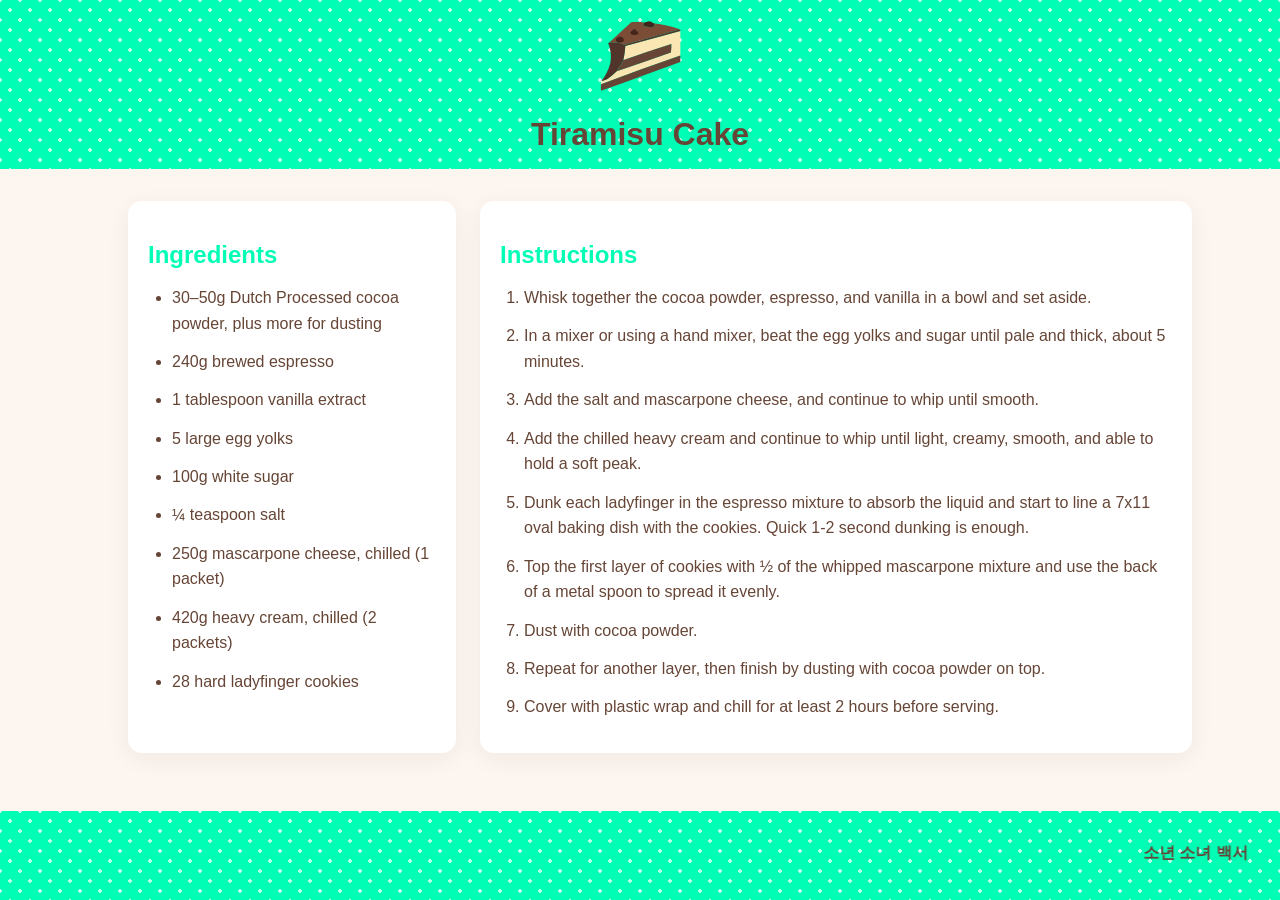
==== index.html @ 600f9b63 "Rename index to index.html" ====
<!DOCTYPE html>
<html lang="en">

<head>
  <meta charset="UTF-8">
  <meta name="viewport" content="width=device-width, initial-scale=1.0">
  <title>Tiramisu Recipe</title>
  <link rel="stylesheet" href="style.css">
  <script src="https://www.youtube.com/iframe_api"></script>
  <script src="script.js"></script>
</head>

<body>

  <iframe id="bgMusic" width="0" height="0" style="position:absolute;top:-9999px;"
    src="https://www.youtube.com/embed/mc5WEVnW31o?enablejsapi=1" frameborder="0" allow="autoplay; encrypted-media"
    allowfullscreen>
  </iframe>

  <script src="https://www.youtube.com/iframe_api"></script>
  <script src="script.js"></script>



  <header>
    <div class="logo-wrapper">
      <img src="cake.svg" alt="Cake Logo" class="logo" tabindex="0">
    </div>

    <h1>Tiramisu Cake</h1>
  </header>

  <main>
    <div class="grid">
      <section>
        <h2>Ingredients</h2>
        <ul>
          <li>30–50g Dutch Processed cocoa powder, plus more for dusting</li>
          <li>240g brewed espresso</li>
          <li>1 tablespoon vanilla extract</li>
          <li>5 large egg yolks</li>
          <li>100g white sugar</li>
          <li>¼ teaspoon salt</li>
          <li>250g mascarpone cheese, chilled (1 packet)</li>
          <li>420g heavy cream, chilled (2 packets)</li>
          <li>28 hard ladyfinger cookies</li>
        </ul>
      </section>

      <section>
        <h2>Instructions</h2>
        <ol>
          <li>Whisk together the cocoa powder, espresso, and vanilla in a bowl and set aside.</li>
          <li>In a mixer or using a hand mixer, beat the egg yolks and sugar until pale and thick, about 5 minutes.</li>
          <li>Add the salt and mascarpone cheese, and continue to whip until smooth.</li>
          <li>Add the chilled heavy cream and continue to whip until light, creamy, smooth, and able to hold a soft
            peak.</li>
          <li>Dunk each ladyfinger in the espresso mixture to absorb the liquid and start to line a 7x11 oval baking
            dish with the cookies. Quick 1-2 second dunking is enough.</li>
          <li>Top the first layer of cookies with ½ of the whipped mascarpone mixture and use the back of a metal spoon
            to spread it evenly.</li>
          <li>Dust with cocoa powder.</li>
          <li>Repeat for another layer, then finish by dusting with cocoa powder on top.</li>
          <li>Cover with plastic wrap and chill for at least 2 hours before serving.</li>
        </ol>
      </section>
    </div>
  </main>

  <footer>
    <marquee behavior="scroll" direction="left">
      <strong>
        소년 소녀 백서&nbsp;&nbsp;&nbsp;

        그런 그녀 있어&nbsp;&nbsp;&nbsp;

        Ooh, you know&nbsp;&nbsp;&nbsp;

        소리 없이 다가온&nbsp;&nbsp;&nbsp;

        소문처럼 다가온 사람, yeah&nbsp;&nbsp;&nbsp;

        친구의 생일 밤&nbsp;&nbsp;&nbsp;

        너를 알게 됐고&nbsp;&nbsp;&nbsp;

        Fall in love&nbsp;&nbsp;&nbsp;

        수줍었던 그 미소&nbsp;&nbsp;&nbsp;

        두 눈에 가득했던 파도&nbsp;&nbsp;&nbsp;

        난 너를 보면&nbsp;&nbsp;&nbsp;

        Tiramisu cake, tiramisu cake&nbsp;&nbsp;&nbsp;

        마치 넌 tiramisu cake&nbsp;&nbsp;&nbsp;

        달콤한 tiramisu cake&nbsp;&nbsp;&nbsp;

        Tiramisu cake&nbsp;&nbsp;&nbsp;

        그대의 tiramisu cake&nbsp;&nbsp;&nbsp;

        입술과 tiramisu cake&nbsp;&nbsp;&nbsp;

        눈동자 tiramisu cake&nbsp;&nbsp;&nbsp;

        Tiramisu cake, tiramisu cake&nbsp;&nbsp;&nbsp;

        마치 넌 tiramisu cake&nbsp;&nbsp;&nbsp;

        달콤한 tiramisu cake&nbsp;&nbsp;&nbsp;

        점점 tiramisu cake&nbsp;&nbsp;&nbsp;

        너를 꿈꾸네 tiramisu cake&nbsp;&nbsp;&nbsp;

        감정들은 faster&nbsp;&nbsp;&nbsp;

        장면들은 return&nbsp;&nbsp;&nbsp;

        Ooh, hello&nbsp;&nbsp;&nbsp;

        가득 차네 네 얼굴&nbsp;&nbsp;&nbsp;

        잠깐의 착각인 줄 했네, yeah&nbsp;&nbsp;&nbsp;

        용기를 내 봐도&nbsp;&nbsp;&nbsp;

        반응 없는데도&nbsp;&nbsp;&nbsp;

        Going heart&nbsp;&nbsp;&nbsp;

        자꾸 난 너를 향해&nbsp;&nbsp;&nbsp;

        자꾸 넌 달아나는데도&nbsp;&nbsp;&nbsp;

        널 떠올리고&nbsp;&nbsp;&nbsp;

        Tiramisu cake, tiramisu cake&nbsp;&nbsp;&nbsp;

        마치 넌 tiramisu cake&nbsp;&nbsp;&nbsp;

        달콤한 tiramisu cake&nbsp;&nbsp;&nbsp;

        Tiramisu cake&nbsp;&nbsp;&nbsp;

        그대의 tiramisu cake&nbsp;&nbsp;&nbsp;

        입술과 tiramisu cake&nbsp;&nbsp;&nbsp;

        눈동자 tiramisu cake&nbsp;&nbsp;&nbsp;

        마치 넌 tiramisu cake&nbsp;&nbsp;&nbsp;

        달콤한 tiramisu cake&nbsp;&nbsp;&nbsp;

        점점 tiramisu cake&nbsp;&nbsp;&nbsp;

        너를 노래해 tiramisu cake&nbsp;&nbsp;&nbsp;

        마치 넌 tiramisu cake&nbsp;&nbsp;&nbsp;

        달콤한 tiramisu cake&nbsp;&nbsp;&nbsp;

        넌, 넌 tiramisu cake&nbsp;&nbsp;&nbsp;

        나를 웃게 해 tiramisu cake&nbsp;&nbsp;&nbsp;

        Tiramisu cake, tiramisu cake
      </strong>
    </marquee>
  </footer>


</body>

</html>
---- style.css ----
/* Make body a flex container */
body {
  display: flex;
  flex-direction: column;
  min-height: 100vh;
  /* full viewport height */
  font-family: 'Arial', sans-serif;
  background-color: #fdf6f0;
  color: #664536;
  margin: 0;
  padding: 0;
}


/* Header with dots */
header {
  background-color: #00FEB5;
  background-image:
    radial-gradient(circle, rgba(255, 255, 255, 0.7) 2px, transparent 2px),
    radial-gradient(circle, rgba(255, 255, 255, 0.7) 2px, transparent 2px);
  background-size: 20px 20px;
  background-position: 0 0, 10px 10px;
  color: #664536;
  text-align: center;
  padding: 1rem 1rem;
  display: flex;
  flex-direction: column;
  align-items: center;
}

header img.logo {
  max-height: 80px;
  margin-bottom: 1rem;
}

header h1 {
  margin: 0;
  font-size: 2rem;
}

/* Masonry / brick layout */
main {
  flex: 1;
  max-width: 80vw;
  margin: 2rem auto;
  padding: 0;
}

/* Masonry / side-by-side layout */
.grid {
  display: flex;
  /* space between columns */
  flex-wrap: wrap;
  /* allow wrapping on smaller screens */
}

/* Grid layout for ingredients and steps */
.grid {
  display: grid;
  grid-template-columns: 3fr 7fr;
  height: 80%;
  /* occupy middle 80% of viewport */
  gap: 5vw;
  /* space between columns I WANT IT TO BE 10vw */
  justify-content: center;
  /* center the grid content inside main */
}

@media (max-width: 720px) {
  .grid {
    grid-template-columns: 1fr;
    /* stack on small screens */
  }
}

.grid section {
  background: #ffffff;
  border-radius: 14px;
  padding: 20px;
  box-shadow: 0 6px 24px rgba(16, 24, 40, 0.06);
}


/* Sections as cards */
section {
  background: #ffffff;
  border-radius: 14px;
  padding: 20px;
  margin-bottom: 18px;
  display: inline-block;
  width: 100%;
  box-shadow: 0 6px 24px rgba(16, 24, 40, 0.06);
}

h2 {
  color: #00FEB5;
  margin-bottom: 1rem;
}

ul,
ol {
  margin: 0;
  padding-left: 1.5rem;
}

li {
  margin-bottom: 0.8rem;
  line-height: 1.6;
}

/* Footer with dots */
footer {
  text-align: center;
  padding: 2rem;
  background-color: #00FEB5;
  background-image:
    radial-gradient(circle, rgba(255, 255, 255, 0.7) 2px, transparent 2px),
    radial-gradient(circle, rgba(255, 255, 255, 0.7) 2px, transparent 2px);
  background-size: 20px 20px;
  background-position: 0 0, 10px 10px;
  /* stagger every other row */
  color: #664536;
}

.logo {
  cursor: pointer;
  max-height: 80px;
  display: inline-block;
  transition: transform 0.2s ease;
}

/* Jiggle animation */
@keyframes jiggle {
  0% {
    transform: rotate(-10deg);
  }

  25% {
    transform: rotate(10deg);
  }

  50% {
    transform: rotate(-10deg);
  }

  75% {
    transform: rotate(5deg);
  }

  100% {
    transform: rotate(0deg);
  }
}

/* Class triggered via JS */
.logo.jiggle {
  animation: jiggle 0.5s ease;
}
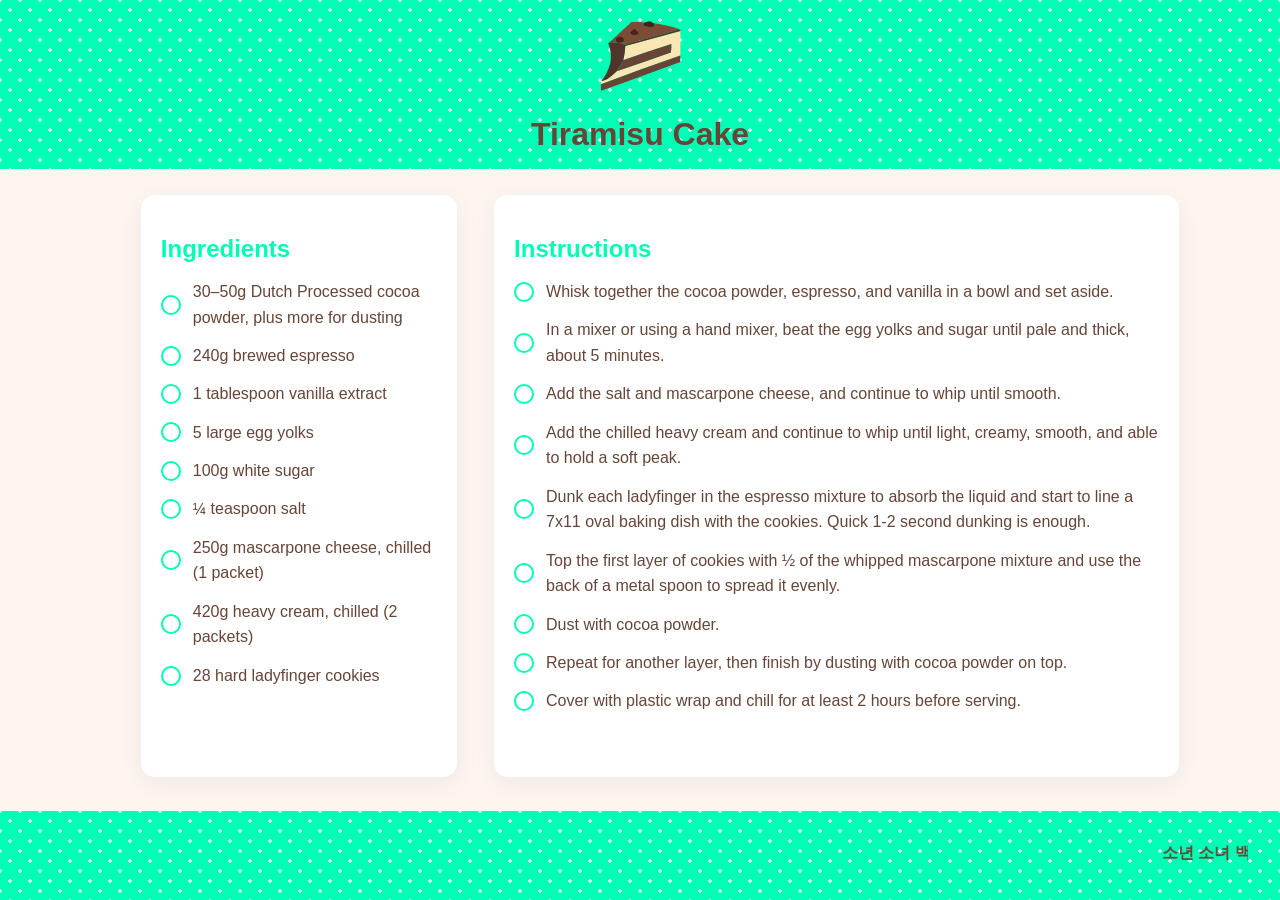
==== commit 31f32698: "Update index.html" ====
--- a/index.html
+++ b/index.html
@@ -49,7 +49,7 @@
 
       <section>
         <h2>Instructions</h2>
-        <ol>
+        <ul>
           <li>Whisk together the cocoa powder, espresso, and vanilla in a bowl and set aside.</li>
           <li>In a mixer or using a hand mixer, beat the egg yolks and sugar until pale and thick, about 5 minutes.</li>
           <li>Add the salt and mascarpone cheese, and continue to whip until smooth.</li>
@@ -62,7 +62,7 @@
           <li>Dust with cocoa powder.</li>
           <li>Repeat for another layer, then finish by dusting with cocoa powder on top.</li>
           <li>Cover with plastic wrap and chill for at least 2 hours before serving.</li>
-        </ol>
+        </ul>
       </section>
     </div>
   </main>
--- a/style.css
+++ b/style.css
@@ -38,48 +38,39 @@
   font-size: 2rem;
 }
 
-/* Masonry / brick layout */
 main {
+  margin-top: 10px;
   flex: 1;
-  max-width: 80vw;
-  margin: 2rem auto;
-  padding: 0;
+  display: flex;
+  justify-content: center;
+  /* center grid horizontally */
+  padding: 1rem;
 }
 
-/* Masonry / side-by-side layout */
-.grid {
-  display: flex;
-  /* space between columns */
-  flex-wrap: wrap;
-  /* allow wrapping on smaller screens */
-}
-
-/* Grid layout for ingredients and steps */
 .grid {
   display: grid;
   grid-template-columns: 3fr 7fr;
-  height: 80%;
-  /* occupy middle 80% of viewport */
-  gap: 5vw;
-  /* space between columns I WANT IT TO BE 10vw */
-  justify-content: center;
-  /* center the grid content inside main */
+  gap: 1rem 6vw;
+  width: 80%;
+  max-width: 1200px;
+}
+
+.grid section {
+  background: #fff;
+  border-radius: 14px;
+  padding: 20px;
+  box-shadow: 0 6px 24px rgba(16, 24, 40, 0.06);
+  width: 100%;
 }
 
 @media (max-width: 720px) {
   .grid {
     grid-template-columns: 1fr;
-    /* stack on small screens */
+    justify-items: center;
+    gap: 1rem;
+    width: 80%;
   }
 }
-
-.grid section {
-  background: #ffffff;
-  border-radius: 14px;
-  padding: 20px;
-  box-shadow: 0 6px 24px rgba(16, 24, 40, 0.06);
-}
-
 
 /* Sections as cards */
 section {
@@ -97,16 +88,47 @@
   margin-bottom: 1rem;
 }
 
-ul,
-ol {
+/* Remove default list styling */
+ul {
+  list-style: none;
+  padding-left: 0;
   margin: 0;
-  padding-left: 1.5rem;
 }
 
+/* Base list item styling */
 li {
+  position: relative;
+  display: flex;
+  align-items: center;
+  gap: 0.75rem;
   margin-bottom: 0.8rem;
   line-height: 1.6;
+  cursor: pointer;
+  transition: opacity 0.3s ease;
 }
+
+/* Circle checkpoint */
+li::before {
+  content: "";
+  flex-shrink: 0;
+  width: 1rem;
+  height: 1rem;
+  border-radius: 50%;
+  border: 2px solid #00FEB5;
+  background-color: transparent;
+  transition: background-color 0.3s ease, border-color 0.3s ease;
+}
+
+/* Checked state */
+li.checked::before {
+  background-color: #00FEB5;
+  border-color: #00FEB5;
+}
+
+li.checked {
+  opacity: 0.5;
+}
+
 
 /* Footer with dots */
 footer {
@@ -155,4 +177,4 @@
 /* Class triggered via JS */
 .logo.jiggle {
   animation: jiggle 0.5s ease;
-}+}
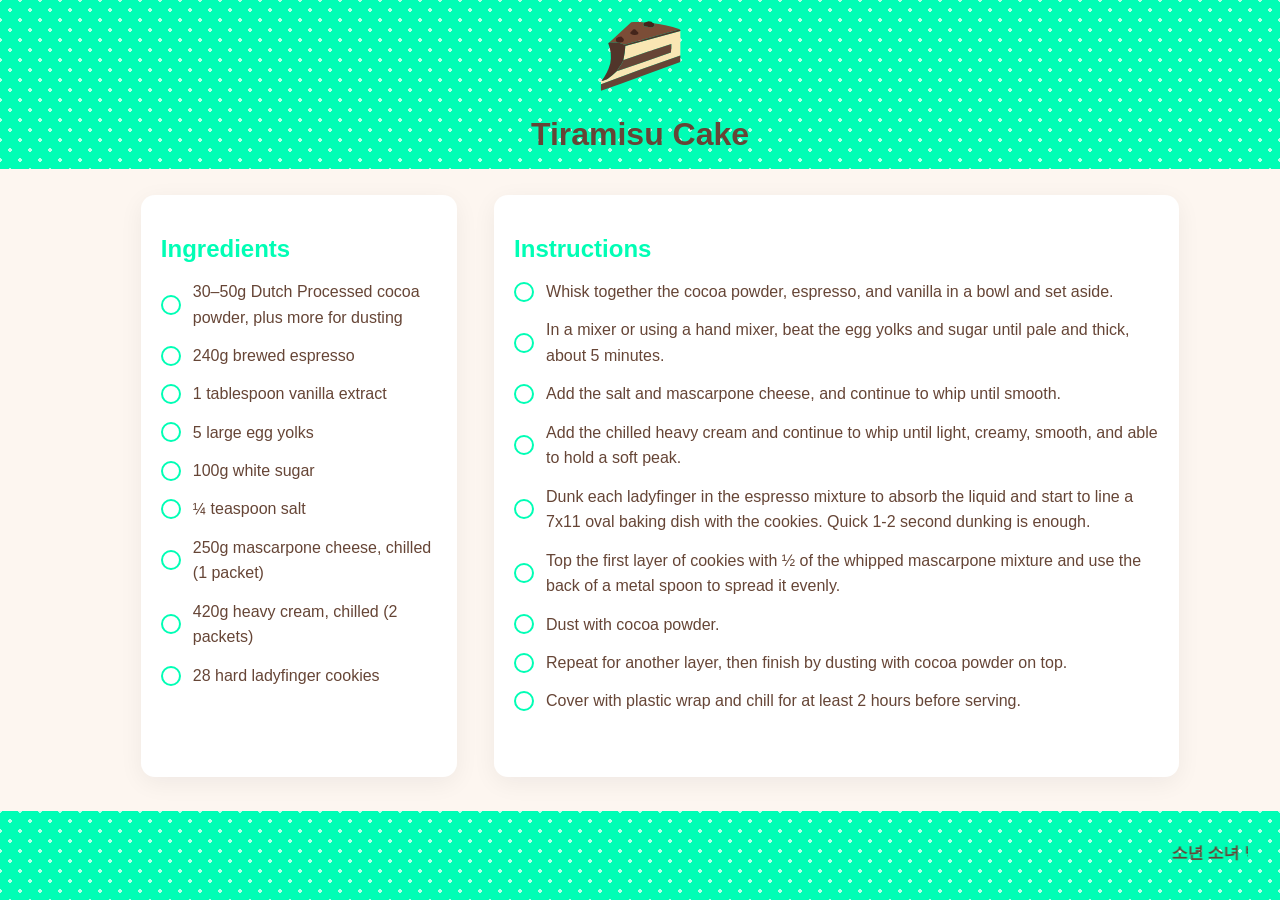
==== commit e71d2fe1: "Update index.html with favicon code" ====
--- a/index.html
+++ b/index.html
@@ -8,6 +8,10 @@
   <link rel="stylesheet" href="style.css">
   <script src="https://www.youtube.com/iframe_api"></script>
   <script src="script.js"></script>
+  <link rel="icon" href="favicons/favicon.ico" sizes="any" />
+  <link rel="icon" href="favicons/icon.svg" type="image/svg+xml" />
+  <link rel="apple-touch-icon" href="favicons/apple-touch-icon.png" />
+  <link rel="manifest" href="favicons/manifest.webmanifest" />
 </head>
 
 <body>
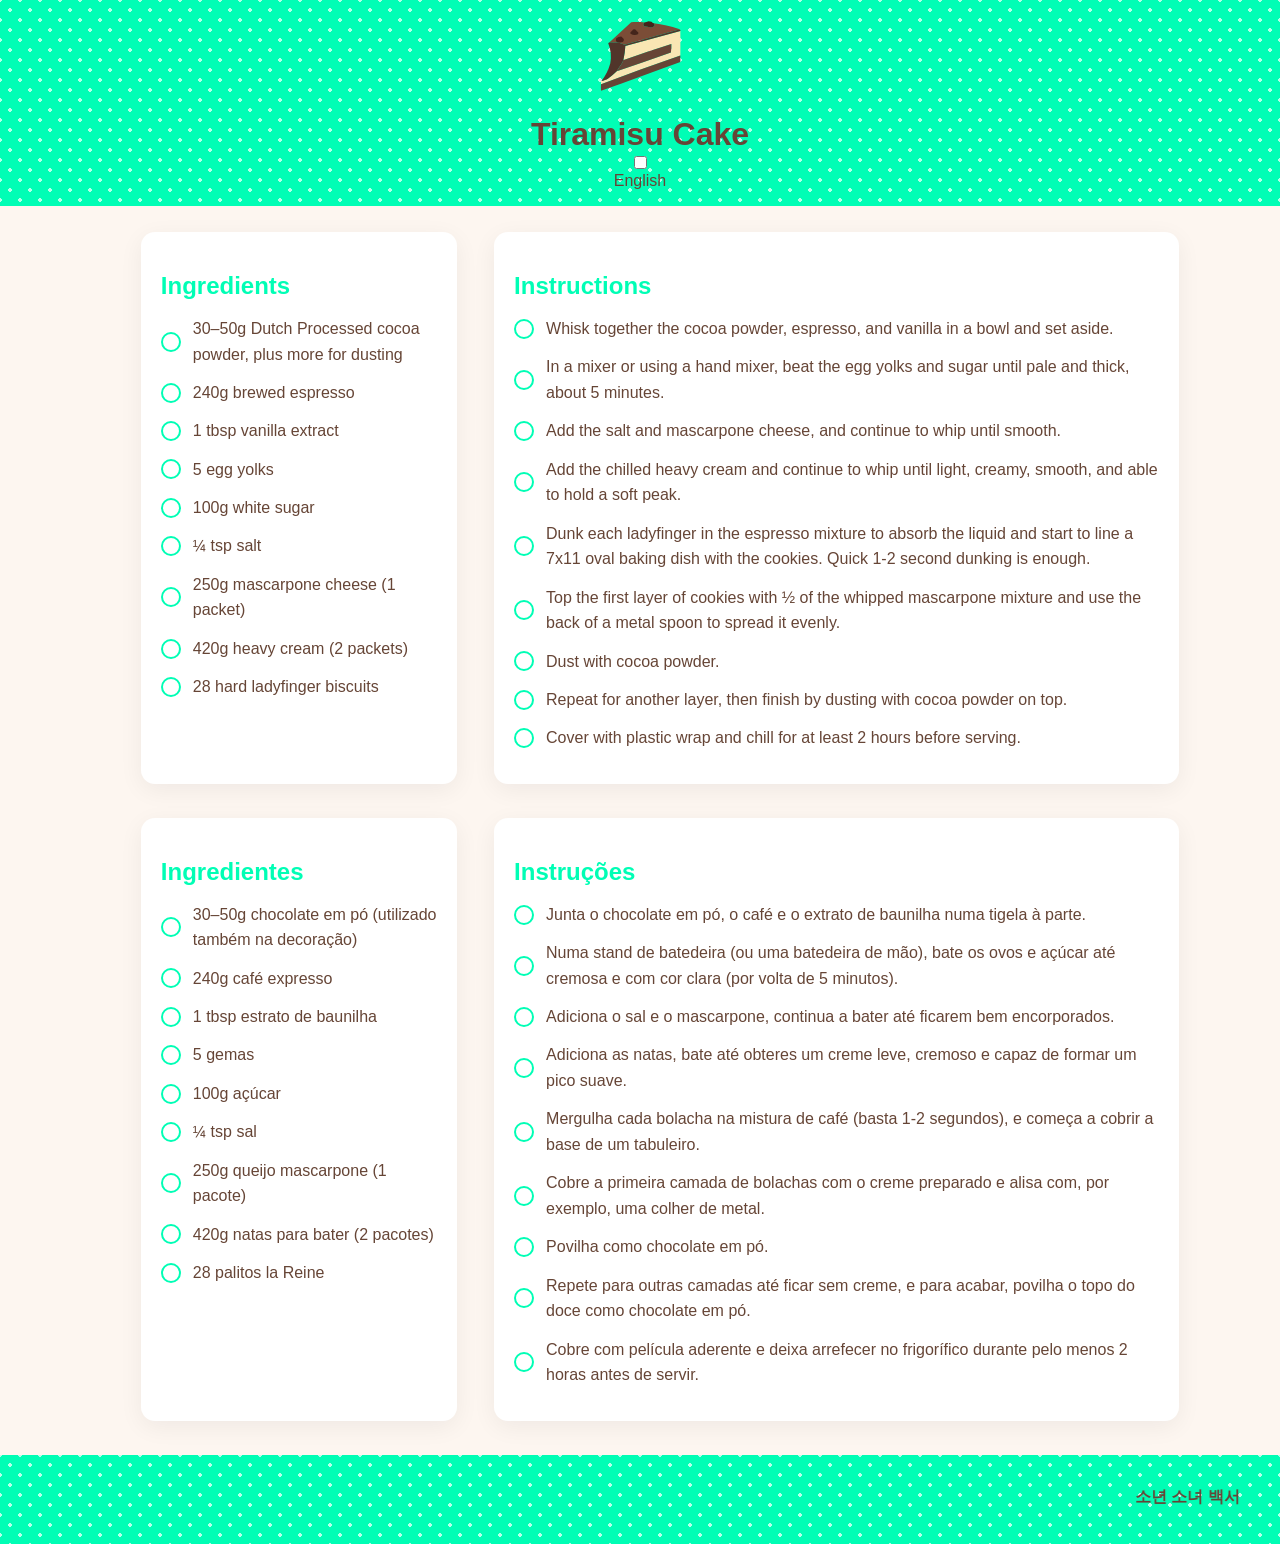
==== commit 00bbeca6: "add another lang in html Updated the HTML structure to include a language toggle and added Portugues" ====
--- a/index.html
+++ b/index.html
@@ -26,32 +26,41 @@
 
 
 
+  
   <header>
-    <div class="logo-wrapper">
-      <img src="cake.svg" alt="Cake Logo" class="logo" tabindex="0">
+    <div id="flex-container">
+      <div class="logo-wrapper">
+        <img src="cake.svg" alt="Cake Logo" class="logo" tabindex="0">
+      </div>
+
+      <h1>Tiramisu Cake</h1>
     </div>
 
-    <h1>Tiramisu Cake</h1>
+    <input type="checkbox" id="language-toggle">
+    <label id="button" for="language-toggle">
+      <div id="knob"></div>
+      <div id="language-text">English</div>
+    </label>
   </header>
 
   <main>
     <div class="grid">
-      <section>
+      <section class="gb">
         <h2>Ingredients</h2>
         <ul>
           <li>30–50g Dutch Processed cocoa powder, plus more for dusting</li>
           <li>240g brewed espresso</li>
-          <li>1 tablespoon vanilla extract</li>
-          <li>5 large egg yolks</li>
+          <li>1 tbsp vanilla extract</li>
+          <li>5 egg yolks</li>
           <li>100g white sugar</li>
-          <li>¼ teaspoon salt</li>
-          <li>250g mascarpone cheese, chilled (1 packet)</li>
-          <li>420g heavy cream, chilled (2 packets)</li>
-          <li>28 hard ladyfinger cookies</li>
-        </ul>
-      </section>
-
-      <section>
+          <li>¼ tsp salt</li>
+          <li>250g mascarpone cheese (1 packet)</li>
+          <li>420g heavy cream (2 packets)</li>
+          <li>28 hard ladyfinger biscuits</li>
+        </ul>
+      </section>
+
+      <section class="gb">
         <h2>Instructions</h2>
         <ul>
           <li>Whisk together the cocoa powder, espresso, and vanilla in a bowl and set aside.</li>
@@ -68,9 +77,44 @@
           <li>Cover with plastic wrap and chill for at least 2 hours before serving.</li>
         </ul>
       </section>
+
+      <section class="pt">
+        <h2>Ingredientes</h2>
+        <ul>
+          <li>30–50g chocolate em pó (utilizado também na decoração) </li>
+          <li>240g café expresso </li>
+          <li>1 tbsp estrato de baunilha</li>
+          <li>5 gemas</li>
+          <li>100g açúcar</li>
+          <li>¼ tsp sal</li>
+          <li>250g queijo mascarpone (1 pacote)</li>
+          <li>420g natas para bater (2 pacotes)</li>
+          <li>28 palitos la Reine</li>
+        </ul>
+      </section>
+
+      <section class="pt">
+        <h2>Instruções</h2>
+        <ul>
+          <li>Junta o chocolate em pó, o café e o extrato de baunilha numa tigela à parte.</li>
+          <li>Numa stand de batedeira (ou uma batedeira de mão), bate os ovos e açúcar até cremosa e com cor clara (por
+            volta de 5 minutos).</li>
+          <li>Adiciona o sal e o mascarpone, continua a bater até ficarem bem encorporados.</li>
+          <li>Adiciona as natas, bate até obteres um creme leve, cremoso e capaz de formar um pico suave.</li>
+          <li>Mergulha cada bolacha na mistura de café (basta 1-2 segundos), e começa a cobrir a base de um tabuleiro.
+          </li>
+          <li>Cobre a primeira camada de bolachas com o creme preparado e alisa com, por exemplo, uma colher de metal.
+          </li>
+          <li>Povilha como chocolate em pó.</li>
+          <li>Repete para outras camadas até ficar sem creme, e para acabar, povilha o topo do doce como chocolate em
+            pó.</li>
+          <li>Cobre com película aderente e deixa arrefecer no frigorífico durante pelo menos 2 horas antes de servir.
+          </li>
+        </ul>
+      </section>
     </div>
   </main>
-
+  
   <footer>
     <marquee behavior="scroll" direction="left">
       <strong>
